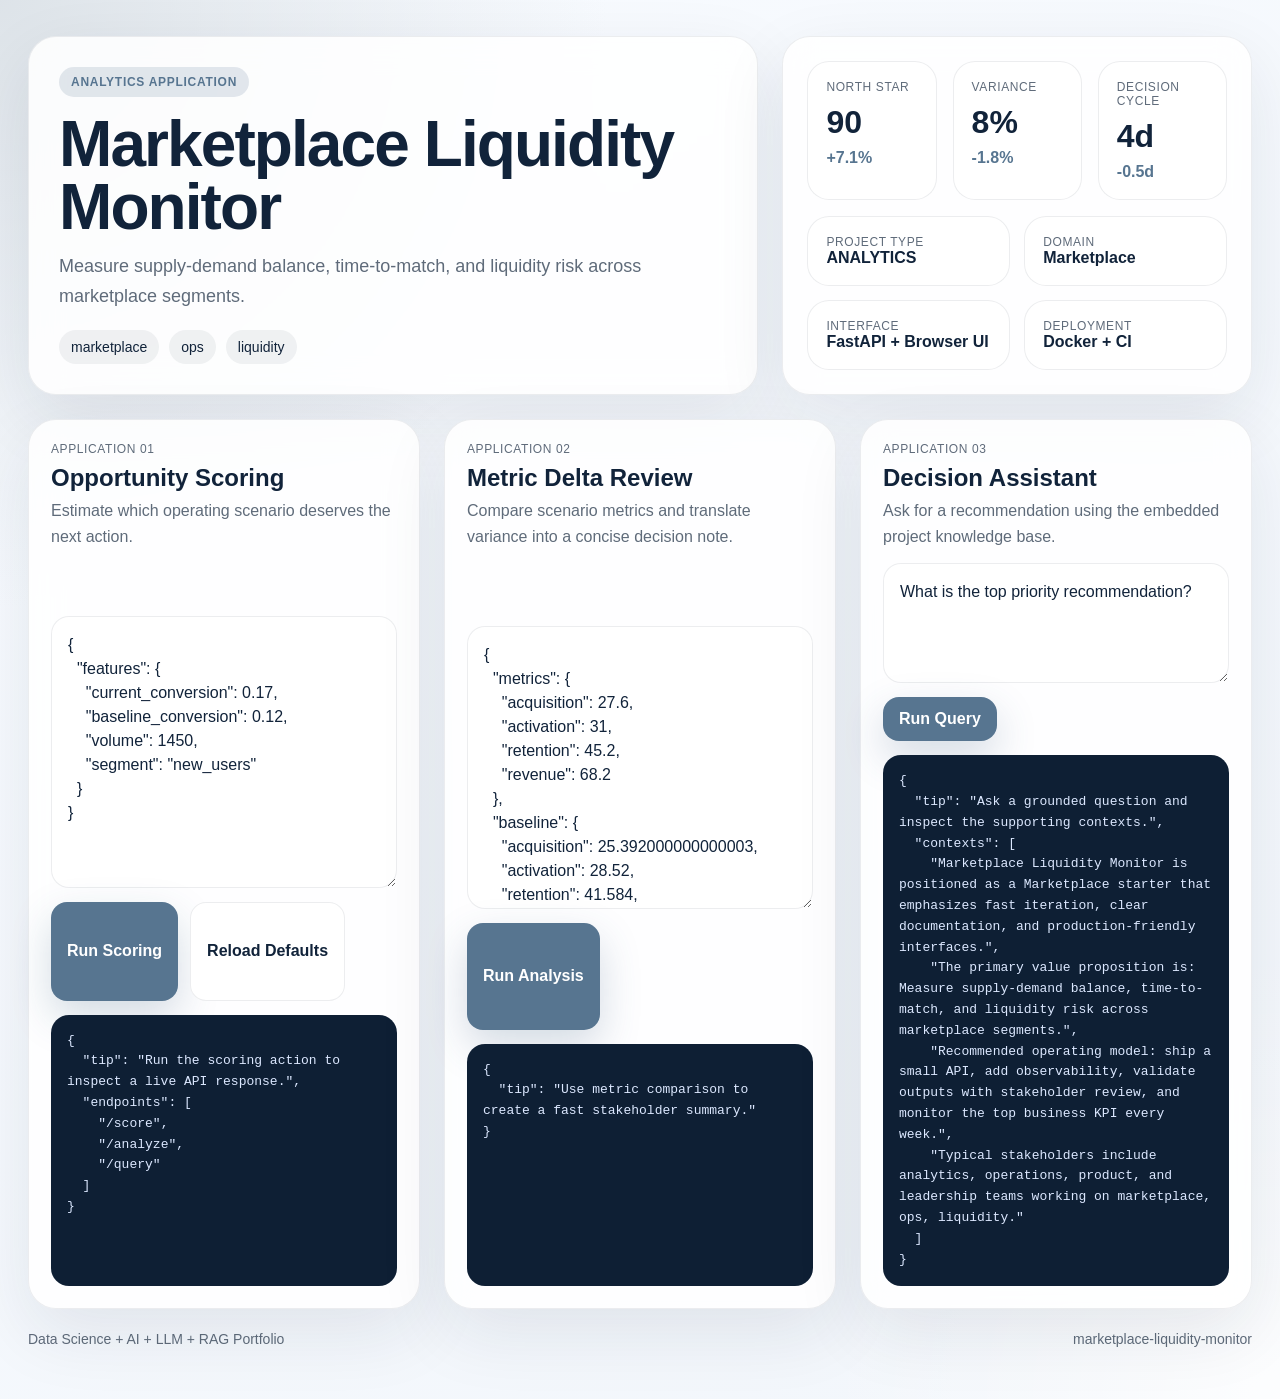
==== src/app/web/index.html @ 716ee645 "Publish production-ready portfolio project" ====
<!doctype html>
        <html lang="en">
        <head>
          <meta charset="utf-8">
          <meta name="viewport" content="width=device-width, initial-scale=1">
          <title>Marketplace Liquidity Monitor</title>
          <link rel="stylesheet" href="./styles.css">
          <style>:root { --accent: #577590; }</style>
        </head>
        <body>
          <div class="page">
            <section class="hero">
              <div class="panel hero-copy">
                <span class="eyebrow">Analytics Application</span>
                <h1 id="project-title">Marketplace Liquidity Monitor</h1>
                <p id="project-summary" class="lead">Measure supply-demand balance, time-to-match, and liquidity risk across marketplace segments.</p>
                <ul id="project-tags" class="tag-list">
                  <li>marketplace</li><li>ops</li><li>liquidity</li>
                </ul>
              </div>
              <div class="panel hero-side">
                <div class="metric-grid">
                  <article class='card'><span>North Star</span><strong>90</strong><em>+7.1%</em></article>
<article class='card'><span>Variance</span><strong>8%</strong><em>-1.8%</em></article>
<article class='card'><span>Decision Cycle</span><strong>4d</strong><em>-0.5d</em></article>
                </div>
                <div class="mini-grid">
                  <article class='mini-card'><span>Project Type</span><strong>ANALYTICS</strong></article><article class='mini-card'><span>Domain</span><strong>Marketplace</strong></article><article class='mini-card'><span>Interface</span><strong>FastAPI + Browser UI</strong></article><article class='mini-card'><span>Deployment</span><strong>Docker + CI</strong></article>
                </div>
              </div>
            </section>
            <section class="app-grid">
              <article class="panel module">
                <div class="module-header">
                  <span>Application 01</span>
                  <h2>Opportunity Scoring</h2>
                  <p>Estimate which operating scenario deserves the next action.</p>
                </div>
                <textarea id="score-input"></textarea>
                <div class="button-row">
                  <button id="run-score">Run Scoring</button>
                  <button id="load-defaults" class="secondary" type="button">Reload Defaults</button>
                </div>
                <pre id="score-output"></pre>
              </article>
              <article class="panel module">
                <div class="module-header">
                  <span>Application 02</span>
                  <h2>Metric Delta Review</h2>
                  <p>Compare scenario metrics and translate variance into a concise decision note.</p>
                </div>
                <textarea id="analyze-input"></textarea>
                <div class="button-row">
                  <button id="run-analyze">Run Analysis</button>
                </div>
                <pre id="analyze-output"></pre>
              </article>
              <article class="panel module">
                <div class="module-header">
                  <span>Application 03</span>
                  <h2>Decision Assistant</h2>
                  <p>Ask for a recommendation using the embedded project knowledge base.</p>
                </div>
                <textarea id="query-input" class="query-input"></textarea>
                <div class="button-row">
                  <button id="run-query">Run Query</button>
                </div>
                <pre id="query-output"></pre>
              </article>
            </section>
            <footer class="footer">
              <span>Data Science + AI + LLM + RAG Portfolio</span>
              <span>marketplace-liquidity-monitor</span>
            </footer>
          </div>
          <script id="bootstrap-data" type="application/json">{"project": {"slug": "marketplace-liquidity-monitor", "title": "Marketplace Liquidity Monitor", "project_type": "analytics", "domain": "Marketplace", "summary": "Measure supply-demand balance, time-to-match, and liquidity risk across marketplace segments.", "tags": ["marketplace", "ops", "liquidity"]}, "sample_features": {"current_conversion": 0.17, "baseline_conversion": 0.12, "volume": 1450, "segment": "new_users"}, "sample_metrics": {"acquisition": 27.6, "activation": 31.0, "retention": 45.2, "revenue": 68.2}, "sample_query": "What is the top priority recommendation?", "knowledge_base": ["Marketplace Liquidity Monitor is positioned as a Marketplace starter that emphasizes fast iteration, clear documentation, and production-friendly interfaces.", "The primary value proposition is: Measure supply-demand balance, time-to-match, and liquidity risk across marketplace segments.", "Recommended operating model: ship a small API, add observability, validate outputs with stakeholder review, and monitor the top business KPI every week.", "Typical stakeholders include analytics, operations, product, and leadership teams working on marketplace, ops, liquidity."], "dashboard_metrics": [{"label": "North Star", "value": "90", "delta": "+7.1%"}, {"label": "Variance", "value": "8%", "delta": "-1.8%"}, {"label": "Decision Cycle", "value": "4d", "delta": "-0.5d"}]}</script>
          <script src="./app.js"></script>
        </body>
        </html>
---- src/app/web/styles.css ----
:root {
  --accent: #3d5a80;
  --accent-soft: rgba(61, 90, 128, 0.14);
  --bg: #f2f6fb;
  --card: rgba(255, 255, 255, 0.86);
  --line: rgba(16, 32, 51, 0.08);
  --ink: #11233a;
  --muted: #5f6b7a;
  --success: #2a9d8f;
}
* { box-sizing: border-box; }
html, body { margin: 0; min-height: 100%; }
body {
  font-family: "Avenir Next", "Segoe UI", sans-serif;
  color: var(--ink);
  background:
    radial-gradient(circle at top left, color-mix(in srgb, var(--accent) 20%, white), transparent 32%),
    radial-gradient(circle at bottom right, rgba(255,255,255,0.82), transparent 24%),
    linear-gradient(145deg, #f8fbff, var(--bg));
}
.page {
  max-width: 1320px;
  margin: 0 auto;
  padding: 36px 28px 52px;
}
.hero {
  display: grid;
  grid-template-columns: 1.4fr 0.9fr;
  gap: 24px;
  margin-bottom: 24px;
}
.panel {
  background: var(--card);
  border: 1px solid var(--line);
  border-radius: 28px;
  box-shadow: 0 24px 70px rgba(17, 35, 58, 0.09);
  backdrop-filter: blur(16px);
}
.hero-copy {
  padding: 30px;
}
.eyebrow {
  display: inline-flex;
  align-items: center;
  gap: 8px;
  padding: 8px 12px;
  background: var(--accent-soft);
  color: var(--accent);
  border-radius: 999px;
  text-transform: uppercase;
  letter-spacing: 0.06em;
  font-size: 12px;
  font-weight: 700;
}
h1 {
  margin: 16px 0 14px;
  font-size: clamp(2.2rem, 5vw, 4rem);
  line-height: 0.98;
  letter-spacing: -0.03em;
}
.lead {
  font-size: 18px;
  line-height: 1.65;
  color: var(--muted);
  max-width: 60ch;
  margin: 0;
}
.tag-list {
  display: flex;
  flex-wrap: wrap;
  gap: 10px;
  list-style: none;
  margin: 18px 0 0;
  padding: 0;
}
.tag-list li {
  padding: 9px 12px;
  border-radius: 999px;
  background: rgba(17, 35, 58, 0.06);
  color: var(--ink);
  font-size: 14px;
}
.hero-side {
  padding: 24px;
  display: grid;
  gap: 16px;
  align-content: space-between;
}
.metric-grid {
  display: grid;
  grid-template-columns: repeat(3, minmax(0, 1fr));
  gap: 16px;
}
.metric-card,
.mini-card,
.card {
  background: white;
  border: 1px solid var(--line);
  border-radius: 22px;
  padding: 18px;
}
.metric-card span,
.card span,
.mini-card span,
.module-header span {
  display: block;
  color: var(--muted);
  text-transform: uppercase;
  letter-spacing: 0.05em;
  font-size: 12px;
}
.metric-card strong,
.card strong {
  display: block;
  font-size: 32px;
  margin-top: 10px;
}
.metric-card em,
.card em {
  display: inline-block;
  margin-top: 8px;
  font-style: normal;
  color: var(--accent);
  font-weight: 700;
}
.mini-grid {
  display: grid;
  grid-template-columns: repeat(2, minmax(0, 1fr));
  gap: 14px;
}
.app-grid {
  display: grid;
  grid-template-columns: repeat(3, minmax(0, 1fr));
  gap: 24px;
}
.module {
  padding: 22px;
  display: grid;
  gap: 14px;
}
.module-header h2 {
  margin: 8px 0 6px;
  font-size: 24px;
}
.module-header p {
  margin: 0;
  color: var(--muted);
  line-height: 1.6;
}
textarea, input, button {
  font: inherit;
}
textarea {
  width: 100%;
  min-height: 220px;
  resize: vertical;
  border: 1px solid var(--line);
  border-radius: 18px;
  padding: 16px;
  background: rgba(255,255,255,0.92);
  color: var(--ink);
  line-height: 1.5;
}
.query-input {
  min-height: 120px;
}
button {
  border: 0;
  border-radius: 16px;
  background: var(--accent);
  color: white;
  padding: 13px 16px;
  font-weight: 700;
  cursor: pointer;
  box-shadow: 0 16px 40px rgba(61, 90, 128, 0.22);
}
button.secondary {
  background: white;
  color: var(--ink);
  border: 1px solid var(--line);
  box-shadow: none;
}
.button-row {
  display: flex;
  gap: 12px;
  flex-wrap: wrap;
}
pre {
  margin: 0;
  white-space: pre-wrap;
  word-break: break-word;
  background: #0e1f34;
  color: #dce8ff;
  border-radius: 18px;
  padding: 16px;
  min-height: 180px;
  font-size: 13px;
  line-height: 1.6;
  overflow: auto;
}
.footer {
  display: flex;
  justify-content: space-between;
  margin-top: 22px;
  color: var(--muted);
  font-size: 14px;
}
@media (max-width: 1080px) {
  .hero, .app-grid { grid-template-columns: 1fr; }
  .metric-grid { grid-template-columns: 1fr; }
}
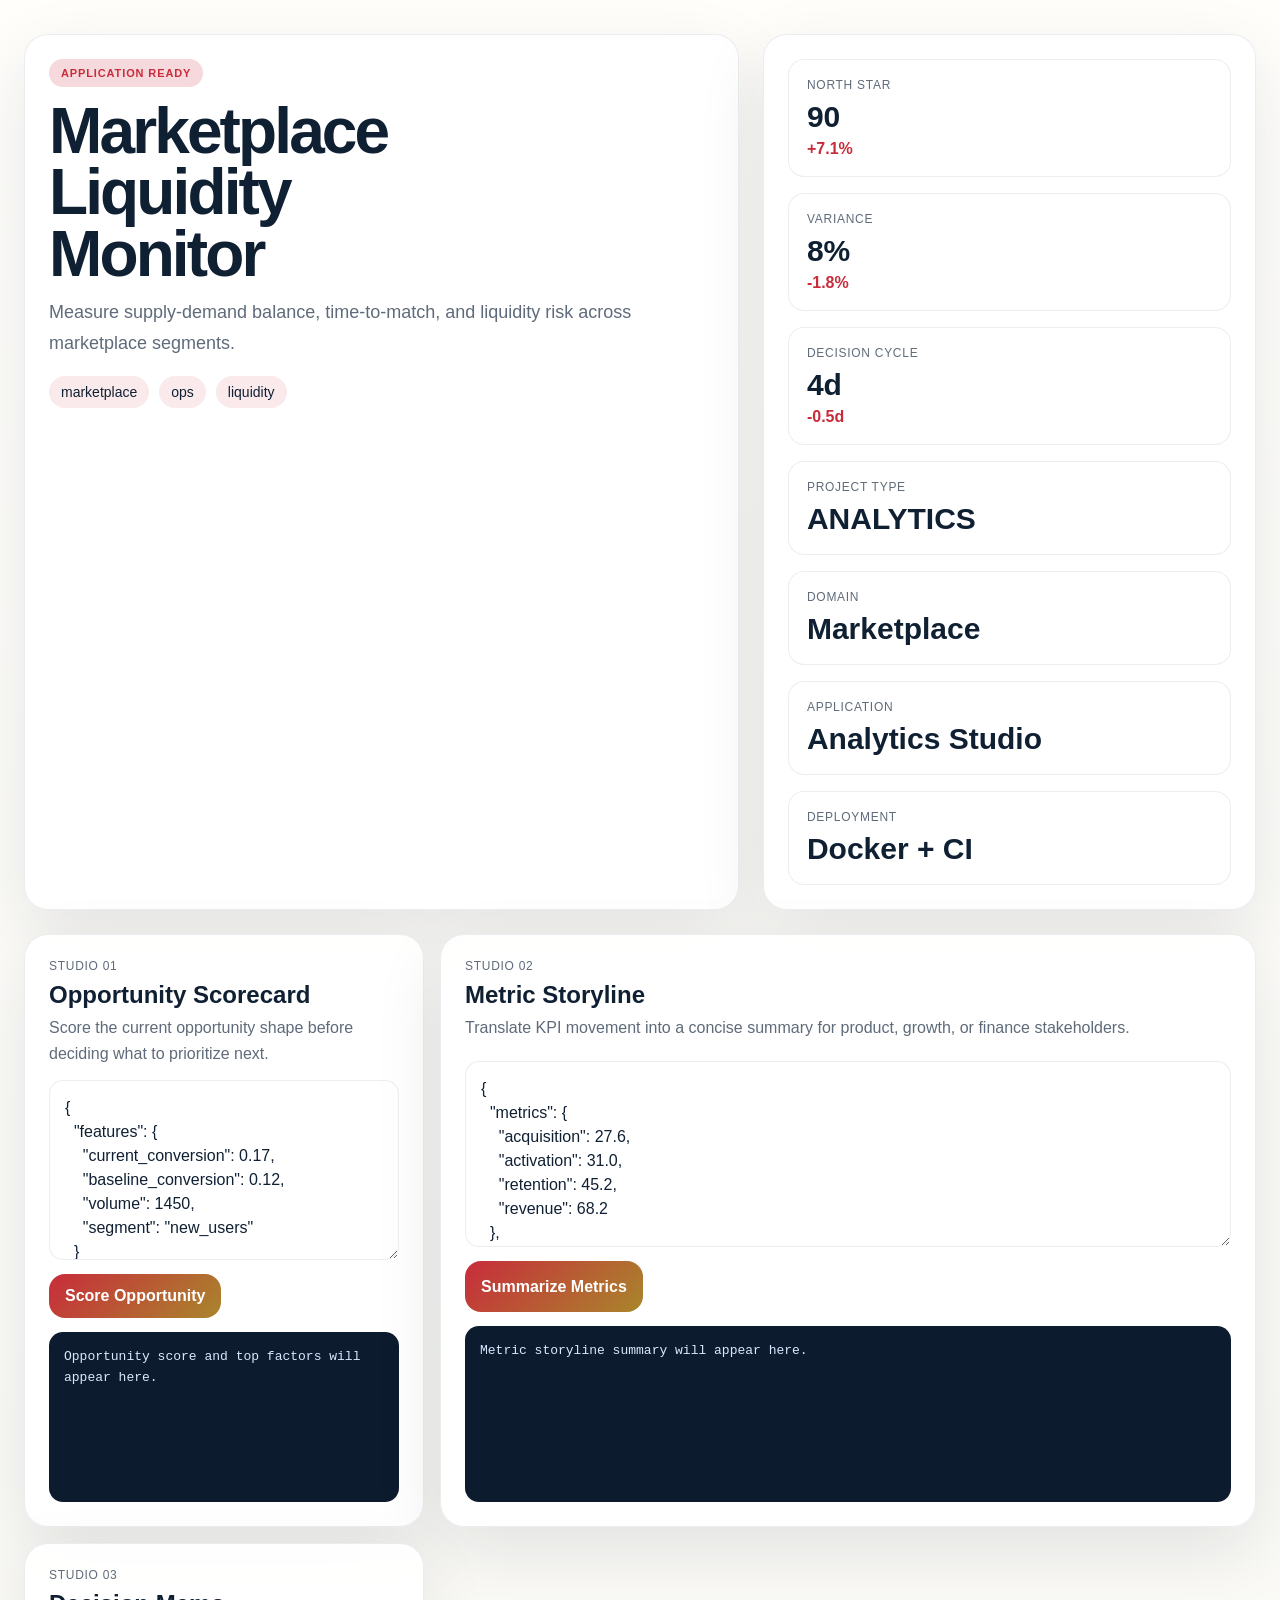
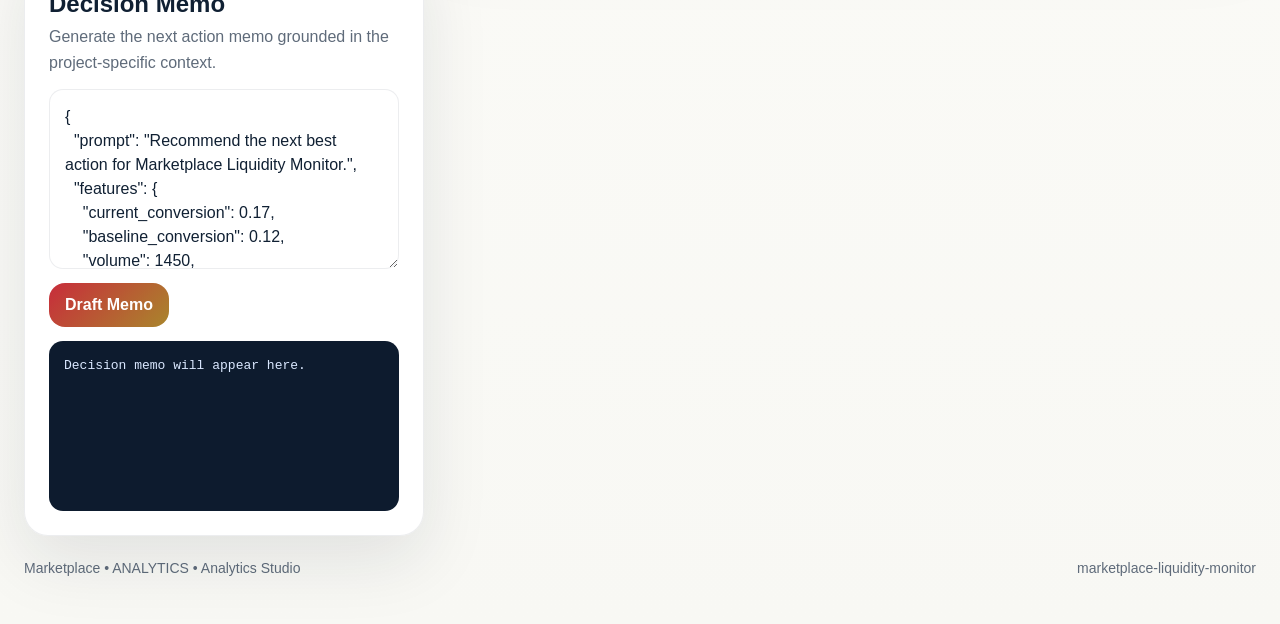
==== commit 72739f8f: "Publish production-ready portfolio project" ====
--- a/src/app/web/index.html
+++ b/src/app/web/index.html
@@ -6,13 +6,12 @@
           <meta name="viewport" content="width=device-width, initial-scale=1">
           <title>Marketplace Liquidity Monitor</title>
           <link rel="stylesheet" href="./styles.css">
-          <style>:root { --accent: #577590; }</style>
         </head>
-        <body>
-          <div class="page">
+        <body class="surface-paper">
+          <div class="page layout-horizon eyebrow-solid headline-compact modules-2 hero-align-left">
             <section class="hero">
               <div class="panel hero-copy">
-                <span class="eyebrow">Analytics Application</span>
+                <span class="eyebrow" data-health>Analytics Studio</span>
                 <h1 id="project-title">Marketplace Liquidity Monitor</h1>
                 <p id="project-summary" class="lead">Measure supply-demand balance, time-to-match, and liquidity risk across marketplace segments.</p>
                 <ul id="project-tags" class="tag-list">
@@ -26,55 +25,88 @@
 <article class='card'><span>Decision Cycle</span><strong>4d</strong><em>-0.5d</em></article>
                 </div>
                 <div class="mini-grid">
-                  <article class='mini-card'><span>Project Type</span><strong>ANALYTICS</strong></article><article class='mini-card'><span>Domain</span><strong>Marketplace</strong></article><article class='mini-card'><span>Interface</span><strong>FastAPI + Browser UI</strong></article><article class='mini-card'><span>Deployment</span><strong>Docker + CI</strong></article>
+                  <article class='mini-card'><span>Project Type</span><strong>ANALYTICS</strong></article><article class='mini-card'><span>Domain</span><strong>Marketplace</strong></article><article class='mini-card'><span>Application</span><strong>Analytics Studio</strong></article><article class='mini-card'><span>Deployment</span><strong>Docker + CI</strong></article>
                 </div>
               </div>
             </section>
             <section class="app-grid">
-              <article class="panel module">
-                <div class="module-header">
-                  <span>Application 01</span>
-                  <h2>Opportunity Scoring</h2>
-                  <p>Estimate which operating scenario deserves the next action.</p>
-                </div>
-                <textarea id="score-input"></textarea>
-                <div class="button-row">
-                  <button id="run-score">Run Scoring</button>
-                  <button id="load-defaults" class="secondary" type="button">Reload Defaults</button>
-                </div>
-                <pre id="score-output"></pre>
-              </article>
-              <article class="panel module">
-                <div class="module-header">
-                  <span>Application 02</span>
-                  <h2>Metric Delta Review</h2>
-                  <p>Compare scenario metrics and translate variance into a concise decision note.</p>
-                </div>
-                <textarea id="analyze-input"></textarea>
-                <div class="button-row">
-                  <button id="run-analyze">Run Analysis</button>
-                </div>
-                <pre id="analyze-output"></pre>
-              </article>
-              <article class="panel module">
-                <div class="module-header">
-                  <span>Application 03</span>
-                  <h2>Decision Assistant</h2>
-                  <p>Ask for a recommendation using the embedded project knowledge base.</p>
-                </div>
-                <textarea id="query-input" class="query-input"></textarea>
-                <div class="button-row">
-                  <button id="run-query">Run Query</button>
-                </div>
-                <pre id="query-output"></pre>
-              </article>
+              <article class="panel module js-module span-normal">
+          <div class="module-header">
+            <span>Studio 01</span>
+            <h2>Opportunity Scorecard</h2>
+            <p>Score the current opportunity shape before deciding what to prioritize next.</p>
+          </div>
+          <textarea class="js-input">{
+  &quot;features&quot;: {
+    &quot;current_conversion&quot;: 0.17,
+    &quot;baseline_conversion&quot;: 0.12,
+    &quot;volume&quot;: 1450,
+    &quot;segment&quot;: &quot;new_users&quot;
+  }
+}</textarea>
+          <div class="button-row">
+            <button class="js-run" data-endpoint="/score" data-input-mode="json">Score Opportunity</button>
+          </div>
+          <pre class="js-output">Opportunity score and top factors will appear here.</pre>
+        </article>
+<article class="panel module js-module span-wide">
+          <div class="module-header">
+            <span>Studio 02</span>
+            <h2>Metric Storyline</h2>
+            <p>Translate KPI movement into a concise summary for product, growth, or finance stakeholders.</p>
+          </div>
+          <textarea class="js-input">{
+  &quot;metrics&quot;: {
+    &quot;acquisition&quot;: 27.6,
+    &quot;activation&quot;: 31.0,
+    &quot;retention&quot;: 45.2,
+    &quot;revenue&quot;: 68.2
+  },
+  &quot;baseline&quot;: {
+    &quot;acquisition&quot;: 25.39,
+    &quot;activation&quot;: 28.52,
+    &quot;retention&quot;: 41.58,
+    &quot;revenue&quot;: 62.74
+  }
+}</textarea>
+          <div class="button-row">
+            <button class="js-run" data-endpoint="/analyze" data-input-mode="json">Summarize Metrics</button>
+          </div>
+          <pre class="js-output">Metric storyline summary will appear here.</pre>
+        </article>
+<article class="panel module js-module span-normal">
+          <div class="module-header">
+            <span>Studio 03</span>
+            <h2>Decision Memo</h2>
+            <p>Generate the next action memo grounded in the project-specific context.</p>
+          </div>
+          <textarea class="js-input">{
+  &quot;prompt&quot;: &quot;Recommend the next best action for Marketplace Liquidity Monitor.&quot;,
+  &quot;features&quot;: {
+    &quot;current_conversion&quot;: 0.17,
+    &quot;baseline_conversion&quot;: 0.12,
+    &quot;volume&quot;: 1450,
+    &quot;segment&quot;: &quot;new_users&quot;
+  },
+  &quot;metrics&quot;: {
+    &quot;acquisition&quot;: 27.6,
+    &quot;activation&quot;: 31.0,
+    &quot;retention&quot;: 45.2,
+    &quot;revenue&quot;: 68.2
+  }
+}</textarea>
+          <div class="button-row">
+            <button class="js-run" data-endpoint="/recommend" data-input-mode="json">Draft Memo</button>
+          </div>
+          <pre class="js-output">Decision memo will appear here.</pre>
+        </article>
             </section>
             <footer class="footer">
-              <span>Data Science + AI + LLM + RAG Portfolio</span>
+              <span>Marketplace • ANALYTICS • Analytics Studio</span>
               <span>marketplace-liquidity-monitor</span>
             </footer>
           </div>
-          <script id="bootstrap-data" type="application/json">{"project": {"slug": "marketplace-liquidity-monitor", "title": "Marketplace Liquidity Monitor", "project_type": "analytics", "domain": "Marketplace", "summary": "Measure supply-demand balance, time-to-match, and liquidity risk across marketplace segments.", "tags": ["marketplace", "ops", "liquidity"]}, "sample_features": {"current_conversion": 0.17, "baseline_conversion": 0.12, "volume": 1450, "segment": "new_users"}, "sample_metrics": {"acquisition": 27.6, "activation": 31.0, "retention": 45.2, "revenue": 68.2}, "sample_query": "What is the top priority recommendation?", "knowledge_base": ["Marketplace Liquidity Monitor is positioned as a Marketplace starter that emphasizes fast iteration, clear documentation, and production-friendly interfaces.", "The primary value proposition is: Measure supply-demand balance, time-to-match, and liquidity risk across marketplace segments.", "Recommended operating model: ship a small API, add observability, validate outputs with stakeholder review, and monitor the top business KPI every week.", "Typical stakeholders include analytics, operations, product, and leadership teams working on marketplace, ops, liquidity."], "dashboard_metrics": [{"label": "North Star", "value": "90", "delta": "+7.1%"}, {"label": "Variance", "value": "8%", "delta": "-1.8%"}, {"label": "Decision Cycle", "value": "4d", "delta": "-0.5d"}]}</script>
+          <script id="bootstrap-data" type="application/json">{"project": {"slug": "marketplace-liquidity-monitor", "title": "Marketplace Liquidity Monitor", "project_type": "analytics", "domain": "Marketplace", "summary": "Measure supply-demand balance, time-to-match, and liquidity risk across marketplace segments.", "tags": ["marketplace", "ops", "liquidity"]}, "app_archetype": "studio", "ui_profile": {"layout": "horizon", "surface": "paper", "font_stack": "\"Manrope\", \"Segoe UI\", sans-serif", "radius": 24, "shadow": 68, "eyebrow_style": "solid", "module_columns": 2, "hero_align": "left", "headline_mode": "compact"}, "app_modules": [{"label": "Studio 01", "title": "Opportunity Scorecard", "description": "Score the current opportunity shape before deciding what to prioritize next.", "endpoint": "/score", "input_mode": "json", "cta": "Score Opportunity", "prefill": "{\n  \"features\": {\n    \"current_conversion\": 0.17,\n    \"baseline_conversion\": 0.12,\n    \"volume\": 1450,\n    \"segment\": \"new_users\"\n  }\n}", "hint": "Opportunity score and top factors will appear here.", "span": "normal"}, {"label": "Studio 02", "title": "Metric Storyline", "description": "Translate KPI movement into a concise summary for product, growth, or finance stakeholders.", "endpoint": "/analyze", "input_mode": "json", "cta": "Summarize Metrics", "prefill": "{\n  \"metrics\": {\n    \"acquisition\": 27.6,\n    \"activation\": 31.0,\n    \"retention\": 45.2,\n    \"revenue\": 68.2\n  },\n  \"baseline\": {\n    \"acquisition\": 25.39,\n    \"activation\": 28.52,\n    \"retention\": 41.58,\n    \"revenue\": 62.74\n  }\n}", "hint": "Metric storyline summary will appear here.", "span": "wide"}, {"label": "Studio 03", "title": "Decision Memo", "description": "Generate the next action memo grounded in the project-specific context.", "endpoint": "/recommend", "input_mode": "json", "cta": "Draft Memo", "prefill": "{\n  \"prompt\": \"Recommend the next best action for Marketplace Liquidity Monitor.\",\n  \"features\": {\n    \"current_conversion\": 0.17,\n    \"baseline_conversion\": 0.12,\n    \"volume\": 1450,\n    \"segment\": \"new_users\"\n  },\n  \"metrics\": {\n    \"acquisition\": 27.6,\n    \"activation\": 31.0,\n    \"retention\": 45.2,\n    \"revenue\": 68.2\n  }\n}", "hint": "Decision memo will appear here.", "span": "normal"}], "sample_features": {"current_conversion": 0.17, "baseline_conversion": 0.12, "volume": 1450, "segment": "new_users"}, "sample_metrics": {"acquisition": 27.6, "activation": 31.0, "retention": 45.2, "revenue": 68.2}, "knowledge_base": ["Marketplace Liquidity Monitor is positioned as a Marketplace starter that emphasizes fast iteration, clear documentation, and production-friendly interfaces.", "The primary value proposition is: Measure supply-demand balance, time-to-match, and liquidity risk across marketplace segments.", "Recommended operating model: ship a small API, add observability, validate outputs with stakeholder review, and monitor the top business KPI every week.", "Typical stakeholders include analytics, operations, product, and leadership teams working on marketplace, ops, liquidity."], "dashboard_metrics": [{"label": "North Star", "value": "90", "delta": "+7.1%"}, {"label": "Variance", "value": "8%", "delta": "-1.8%"}, {"label": "Decision Cycle", "value": "4d", "delta": "-0.5d"}]}</script>
           <script src="./app.js"></script>
         </body>
         </html>
--- a/src/app/web/styles.css
+++ b/src/app/web/styles.css
@@ -1,141 +1,185 @@
 
 :root {
-  --accent: #3d5a80;
-  --accent-soft: rgba(61, 90, 128, 0.14);
-  --bg: #f2f6fb;
+  --accent: #c82c3b;
+  --accent-2: #a9862c;
+  --accent-soft: color-mix(in srgb, var(--accent) 18%, white);
+  --radius: 24px;
+  --shadow-size: 68px;
+  --font-stack: "Manrope", "Segoe UI", sans-serif;
+  --bg: #f4f7fb;
   --card: rgba(255, 255, 255, 0.86);
   --line: rgba(16, 32, 51, 0.08);
-  --ink: #11233a;
+  --ink: #102033;
   --muted: #5f6b7a;
-  --success: #2a9d8f;
+  --output-bg: #0d1b2e;
+  --output-ink: #dae8ff;
 }
 * { box-sizing: border-box; }
 html, body { margin: 0; min-height: 100%; }
 body {
-  font-family: "Avenir Next", "Segoe UI", sans-serif;
+  font-family: var(--font-stack);
   color: var(--ink);
-  background:
-    radial-gradient(circle at top left, color-mix(in srgb, var(--accent) 20%, white), transparent 32%),
-    radial-gradient(circle at bottom right, rgba(255,255,255,0.82), transparent 24%),
-    linear-gradient(145deg, #f8fbff, var(--bg));
+  background: linear-gradient(145deg, #f8fbff, var(--bg));
+}
+body.surface-mist {
+  --bg: #eef4fb;
+  background:
+    radial-gradient(circle at top left, color-mix(in srgb, var(--accent) 18%, white), transparent 34%),
+    linear-gradient(145deg, #fbfdff, var(--bg));
+}
+body.surface-aurora {
+  --bg: #edf1ff;
+  background:
+    radial-gradient(circle at 0% 0%, color-mix(in srgb, var(--accent) 22%, white), transparent 38%),
+    radial-gradient(circle at 100% 100%, color-mix(in srgb, var(--accent-2) 20%, white), transparent 28%),
+    linear-gradient(135deg, #f7f8ff, var(--bg));
+}
+body.surface-sand {
+  --bg: #f5efe8;
+  --card: rgba(255, 251, 246, 0.9);
+  background:
+    linear-gradient(135deg, rgba(255,255,255,0.82), rgba(245, 239, 232, 0.98)),
+    radial-gradient(circle at top right, color-mix(in srgb, var(--accent) 16%, white), transparent 32%);
+}
+body.surface-slate {
+  --bg: #ecf0f7;
+  --card: rgba(248, 250, 255, 0.88);
+  background:
+    linear-gradient(160deg, #f7f9fc, var(--bg)),
+    radial-gradient(circle at bottom left, color-mix(in srgb, var(--accent-2) 16%, white), transparent 34%);
+}
+body.surface-paper {
+  --bg: #f8f8f4;
+  --card: rgba(255,255,255,0.93);
+  background:
+    linear-gradient(180deg, #fffefb, var(--bg));
+}
+body.surface-ink {
+  --bg: #0f1726;
+  --card: rgba(15, 23, 38, 0.88);
+  --line: rgba(226, 238, 255, 0.1);
+  --ink: #f5f8ff;
+  --muted: #b4c0cf;
+  --output-bg: rgba(255,255,255,0.06);
+  --output-ink: #f5f8ff;
+  background:
+    radial-gradient(circle at top left, color-mix(in srgb, var(--accent) 28%, transparent), transparent 42%),
+    linear-gradient(145deg, #09111d, var(--bg));
 }
 .page {
-  max-width: 1320px;
+  max-width: 1360px;
   margin: 0 auto;
-  padding: 36px 28px 52px;
-}
-.hero {
-  display: grid;
-  grid-template-columns: 1.4fr 0.9fr;
+  padding: 34px 24px 48px;
+  display: grid;
   gap: 24px;
-  margin-bottom: 24px;
 }
 .panel {
   background: var(--card);
   border: 1px solid var(--line);
-  border-radius: 28px;
-  box-shadow: 0 24px 70px rgba(17, 35, 58, 0.09);
-  backdrop-filter: blur(16px);
-}
-.hero-copy {
-  padding: 30px;
+  border-radius: var(--radius);
+  box-shadow: 0 24px var(--shadow-size) rgba(16, 32, 51, 0.1);
+  backdrop-filter: blur(18px);
+}
+.hero {
+  display: grid;
+  gap: 24px;
+}
+.hero-copy,
+.hero-side,
+.module {
+  padding: 24px;
 }
 .eyebrow {
   display: inline-flex;
   align-items: center;
   gap: 8px;
   padding: 8px 12px;
+  border-radius: 999px;
   background: var(--accent-soft);
   color: var(--accent);
-  border-radius: 999px;
   text-transform: uppercase;
-  letter-spacing: 0.06em;
-  font-size: 12px;
-  font-weight: 700;
+  letter-spacing: 0.08em;
+  font-size: 11px;
+  font-weight: 800;
+}
+.page.eyebrow-outline .eyebrow {
+  background: transparent;
+  border: 1px solid color-mix(in srgb, var(--accent) 40%, white);
+}
+.page.eyebrow-soft .eyebrow {
+  background: color-mix(in srgb, var(--accent) 12%, white);
+  color: color-mix(in srgb, var(--accent) 82%, black);
 }
 h1 {
-  margin: 16px 0 14px;
-  font-size: clamp(2.2rem, 5vw, 4rem);
-  line-height: 0.98;
-  letter-spacing: -0.03em;
-}
+  margin: 14px 0 12px;
+  font-size: clamp(2.2rem, 5vw, 4.4rem);
+  line-height: 0.96;
+  letter-spacing: -0.045em;
+}
+.page.headline-compact h1 { max-width: 10ch; }
+.page.headline-tall h1 { line-height: 1.03; font-size: clamp(2.4rem, 5vw, 4.8rem); }
 .lead {
+  margin: 0;
   font-size: 18px;
-  line-height: 1.65;
+  line-height: 1.68;
   color: var(--muted);
-  max-width: 60ch;
-  margin: 0;
+  max-width: 62ch;
 }
 .tag-list {
+  list-style: none;
   display: flex;
   flex-wrap: wrap;
   gap: 10px;
-  list-style: none;
   margin: 18px 0 0;
   padding: 0;
 }
 .tag-list li {
-  padding: 9px 12px;
+  padding: 8px 12px;
   border-radius: 999px;
-  background: rgba(17, 35, 58, 0.06);
+  background: color-mix(in srgb, var(--accent) 10%, white);
   color: var(--ink);
   font-size: 14px;
 }
 .hero-side {
-  padding: 24px;
   display: grid;
   gap: 16px;
-  align-content: space-between;
-}
-.metric-grid {
-  display: grid;
-  grid-template-columns: repeat(3, minmax(0, 1fr));
+}
+.metric-grid,
+.mini-grid,
+.app-grid {
+  display: grid;
   gap: 16px;
 }
-.metric-card,
-.mini-card,
-.card {
-  background: white;
+.card,
+.mini-card {
+  background: color-mix(in srgb, var(--card) 92%, white);
   border: 1px solid var(--line);
-  border-radius: 22px;
+  border-radius: calc(var(--radius) - 8px);
   padding: 18px;
 }
-.metric-card span,
 .card span,
 .mini-card span,
 .module-header span {
   display: block;
   color: var(--muted);
   text-transform: uppercase;
-  letter-spacing: 0.05em;
+  letter-spacing: 0.06em;
   font-size: 12px;
 }
-.metric-card strong,
-.card strong {
+.card strong,
+.mini-card strong {
   display: block;
-  font-size: 32px;
-  margin-top: 10px;
-}
-.metric-card em,
+  margin-top: 8px;
+  font-size: 30px;
+}
 .card em {
   display: inline-block;
-  margin-top: 8px;
+  margin-top: 6px;
   font-style: normal;
   color: var(--accent);
   font-weight: 700;
 }
-.mini-grid {
-  display: grid;
-  grid-template-columns: repeat(2, minmax(0, 1fr));
-  gap: 14px;
-}
-.app-grid {
-  display: grid;
-  grid-template-columns: repeat(3, minmax(0, 1fr));
-  gap: 24px;
-}
 .module {
-  padding: 22px;
   display: grid;
   gap: 14px;
 }
@@ -148,65 +192,157 @@
   color: var(--muted);
   line-height: 1.6;
 }
-textarea, input, button {
+textarea,
+button {
   font: inherit;
 }
 textarea {
   width: 100%;
-  min-height: 220px;
+  min-height: 180px;
   resize: vertical;
   border: 1px solid var(--line);
-  border-radius: 18px;
-  padding: 16px;
-  background: rgba(255,255,255,0.92);
+  border-radius: calc(var(--radius) - 10px);
+  padding: 15px;
+  background: rgba(255,255,255,0.82);
   color: var(--ink);
   line-height: 1.5;
 }
-.query-input {
-  min-height: 120px;
+body.surface-ink textarea {
+  background: rgba(255,255,255,0.05);
+}
+.module-input-text {
+  min-height: 110px;
+}
+.button-row {
+  display: flex;
+  flex-wrap: wrap;
+  gap: 10px;
 }
 button {
   border: 0;
   border-radius: 16px;
-  background: var(--accent);
+  background: linear-gradient(135deg, var(--accent), var(--accent-2));
   color: white;
   padding: 13px 16px;
   font-weight: 700;
   cursor: pointer;
-  box-shadow: 0 16px 40px rgba(61, 90, 128, 0.22);
-}
-button.secondary {
-  background: white;
-  color: var(--ink);
-  border: 1px solid var(--line);
-  box-shadow: none;
-}
-.button-row {
-  display: flex;
-  gap: 12px;
-  flex-wrap: wrap;
 }
 pre {
   margin: 0;
   white-space: pre-wrap;
   word-break: break-word;
-  background: #0e1f34;
-  color: #dce8ff;
-  border-radius: 18px;
-  padding: 16px;
-  min-height: 180px;
+  background: var(--output-bg);
+  color: var(--output-ink);
+  border-radius: calc(var(--radius) - 10px);
+  padding: 15px;
+  min-height: 170px;
+  line-height: 1.58;
   font-size: 13px;
-  line-height: 1.6;
   overflow: auto;
 }
 .footer {
   display: flex;
   justify-content: space-between;
-  margin-top: 22px;
   color: var(--muted);
   font-size: 14px;
 }
-@media (max-width: 1080px) {
-  .hero, .app-grid { grid-template-columns: 1fr; }
-  .metric-grid { grid-template-columns: 1fr; }
-}
+.page.layout-horizon .hero {
+  grid-template-columns: 1.45fr 1fr;
+  align-items: stretch;
+}
+.page.layout-horizon.modules-2 .app-grid,
+.page.layout-horizon.modules-3 .app-grid {
+  grid-template-columns: repeat(3, minmax(0, 1fr));
+}
+.page.layout-rail .hero {
+  grid-template-columns: 0.92fr 1.08fr;
+}
+.page.layout-rail .hero-copy {
+  padding-top: 34px;
+}
+.page.layout-rail .app-grid {
+  grid-template-columns: repeat(2, minmax(0, 1fr));
+}
+.page.layout-folio .hero {
+  grid-template-columns: 1fr;
+}
+.page.layout-folio .hero-copy {
+  text-align: center;
+}
+.page.layout-folio .lead {
+  margin-inline: auto;
+}
+.page.layout-folio .tag-list {
+  justify-content: center;
+}
+.page.layout-folio .metric-grid {
+  grid-template-columns: repeat(3, minmax(0, 1fr));
+}
+.page.layout-folio .mini-grid {
+  grid-template-columns: repeat(4, minmax(0, 1fr));
+}
+.page.layout-folio .app-grid {
+  grid-template-columns: repeat(2, minmax(0, 1fr));
+}
+.page.layout-board .hero {
+  grid-template-columns: 1fr;
+}
+.page.layout-board .hero-side {
+  grid-template-columns: 1.2fr 0.8fr;
+  align-items: start;
+}
+.page.layout-board .metric-grid {
+  grid-template-columns: repeat(3, minmax(0, 1fr));
+}
+.page.layout-board .app-grid {
+  grid-template-columns: repeat(4, minmax(0, 1fr));
+}
+.page.layout-stack .hero {
+  grid-template-columns: 1fr;
+}
+.page.layout-stack .hero-side {
+  grid-template-columns: repeat(2, minmax(0, 1fr));
+}
+.page.layout-stack .app-grid {
+  grid-template-columns: repeat(3, minmax(0, 1fr));
+}
+.page.layout-console .hero {
+  grid-template-columns: 1.1fr 0.9fr;
+}
+.page.layout-console .panel,
+.page.layout-console .card,
+.page.layout-console .mini-card {
+  border-radius: 18px;
+}
+.page.modules-2 .app-grid {
+  grid-template-columns: repeat(2, minmax(0, 1fr));
+}
+.module.span-wide {
+  grid-column: span 2;
+}
+.hero-align-center .hero-copy {
+  text-align: center;
+}
+.hero-align-center .lead,
+.hero-align-center .tag-list {
+  margin-inline: auto;
+  justify-content: center;
+}
+@media (max-width: 1120px) {
+  .page.layout-horizon .hero,
+  .page.layout-rail .hero,
+  .page.layout-console .hero,
+  .page.layout-board .hero-side,
+  .page.layout-folio .mini-grid,
+  .page.layout-stack .hero-side,
+  .page.modules-2 .app-grid,
+  .page.layout-board .app-grid,
+  .page.layout-stack .app-grid,
+  .page.layout-horizon.modules-3 .app-grid,
+  .page.layout-folio .app-grid {
+    grid-template-columns: 1fr;
+  }
+  .module.span-wide {
+    grid-column: auto;
+  }
+}
